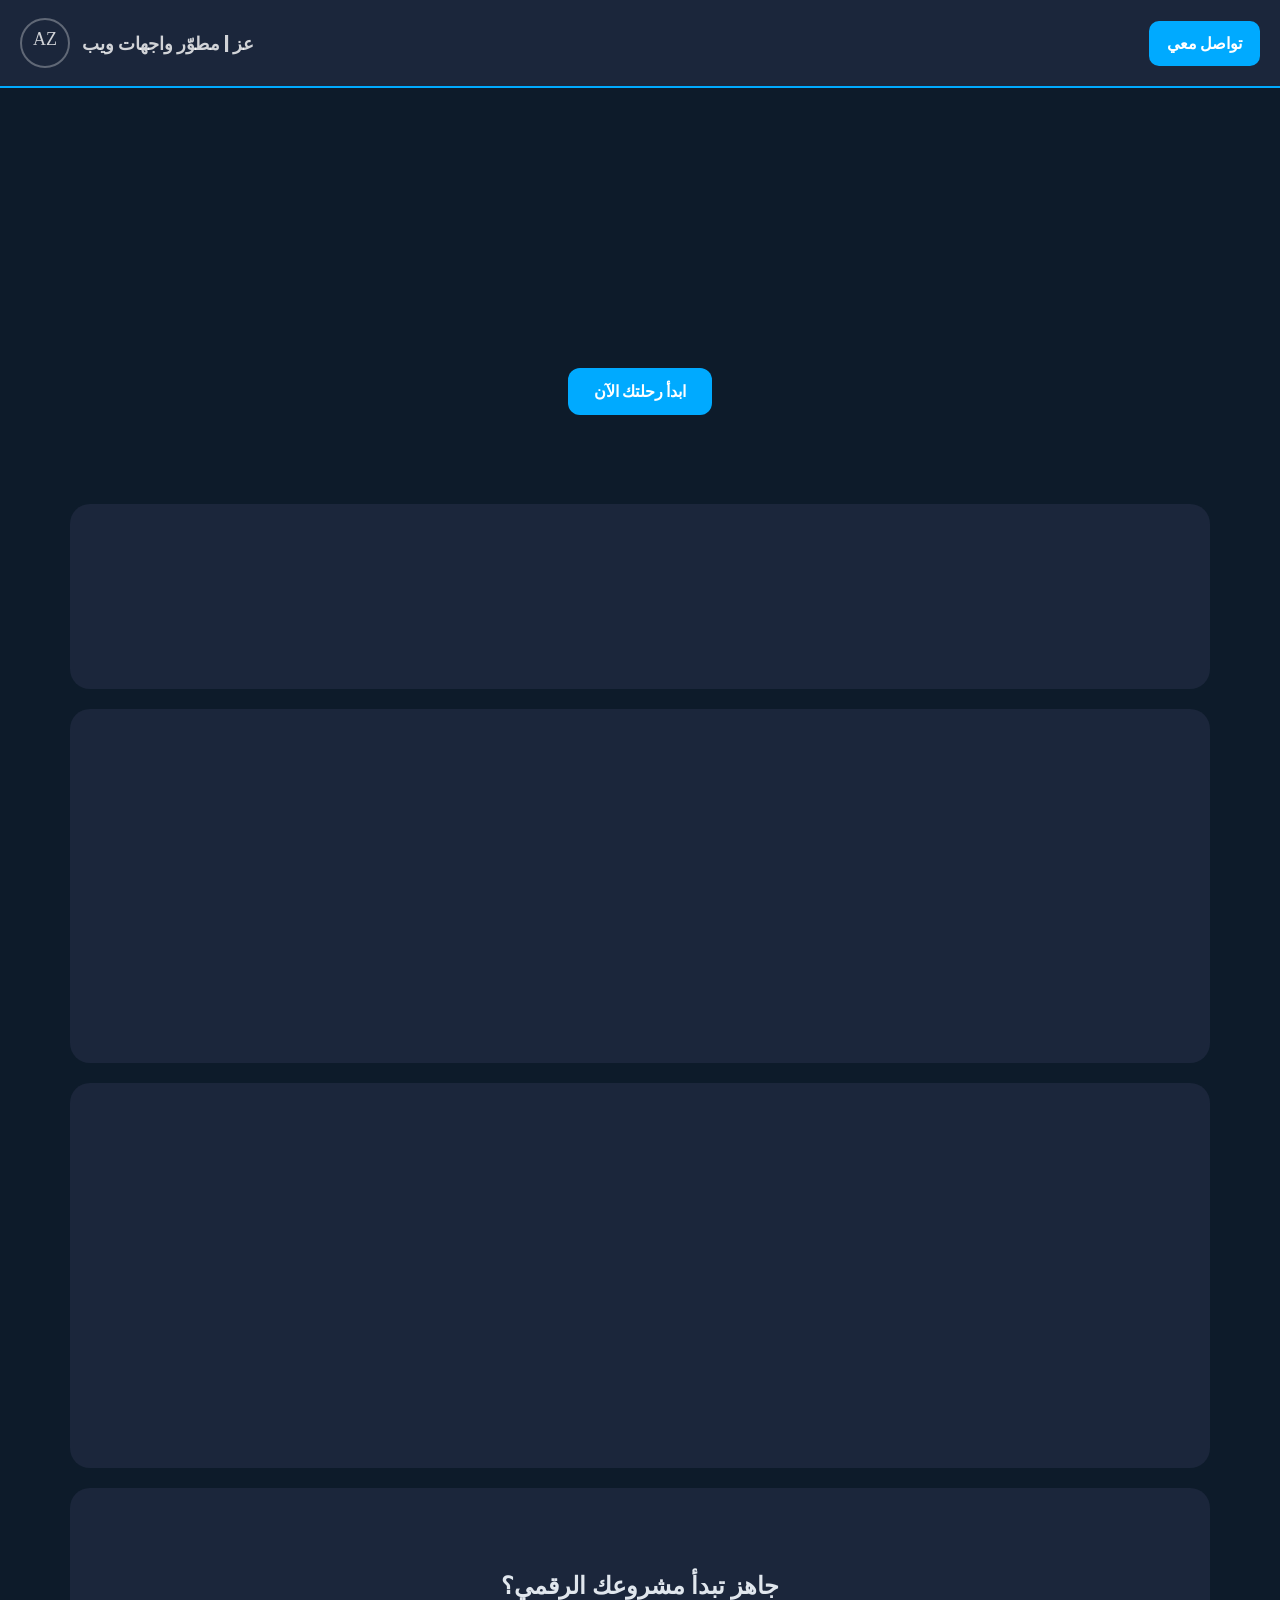
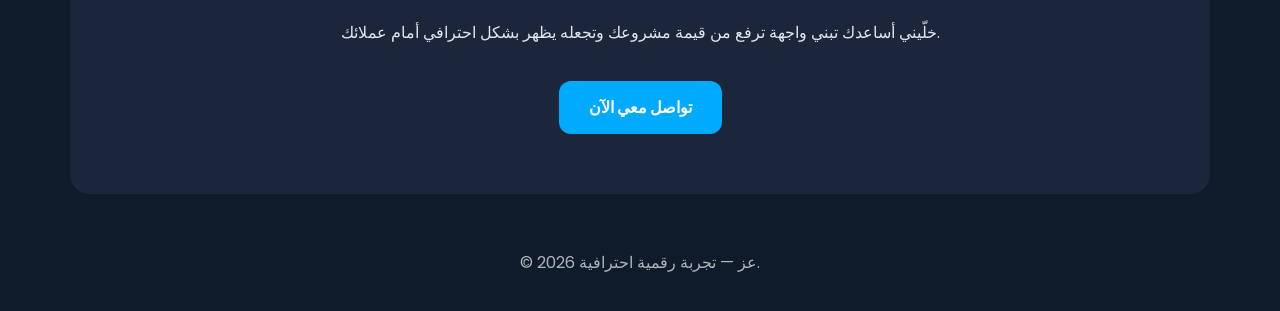
==== index.html @ f760c22d "Add files via upload" ====
<!DOCTYPE html>
<html lang="ar">
<head>
    <meta charset="UTF-8">
    <meta name="viewport" content="width=device-width, initial-scale=1.0">
    <title>عز | تجربة رقمية احترافية</title>

    <style>
    @import url('https://fonts.googleapis.com/css2?family=Paprika&family=Playfair+Display:wght@400;700&family=Poppins:wght@400;700&display=swap');
    </style>

    <link rel="stylesheet" href="style.css">
</head>
<body>

    <!-- الهيدر -->
    <header class="header">
        <div class="logo">
            <img src="logo.svg" class="logo-svg" alt="شعار عز">
            <span class="logo-text">عز | مطوّر واجهات ويب</span>
        </div>

        <div class="header-links">
            <a href="contact.html" class="header-btn">تواصل معي</a>
        </div>
    </header>

    <!-- هيرو -->
    <section class="hero">
        <div class="hero-content">
            <h1 class="hero-title">أصنع لك حضورًا رقميًا يرفع قيمة مشروعك ويجذب عملاءك</h1>
            <p class="hero-desc">
                إذا كنت تبحث عن واجهة حديثة، تصميم داكن أنيق، حركة ناعمة، وتناسق بصري يلفت الانتباه… فأنت في المكان الصحيح.
                دعني أبني لك تجربة رقمية تجعل مشروعك يبدو أقوى وأكثر احترافية.
            </p>
            <a href="#services" class="hero-btn">ابدأ رحلتك الآن</a>
        </div>
    </section>

    <!-- عدّاد -->
    <section class="stats-section glow">
        <div class="stats">
            <div class="stat">
                <span class="num" data-target="0">0</span>
                <p>عملاء</p>
            </div>
            <div class="stat">
                <span class="num" data-target="0">0</span>
                <p>مشاريع مكتملة</p>
            </div>
            <div class="stat">
                <span class="num" data-target="1">0</span>
                <p>سنة خبرة</p>
            </div>
        </div>
    </section>

    <!-- لماذا تختارني -->
    <section id="services" class="section glow">
        <h2 class="section-title">لماذا تختارني؟</h2>

        <div class="features">
            <div class="feature">
                <h3>تصميم عصري</h3>
                <p>ألوان داكنة + أبيض + أزرق مع تباين قوي يلفت الانتباه.</p>
            </div>

            <div class="feature">
                <h3>تجربة مستخدم ممتازة</h3>
                <p>حركات ناعمة وشُرور احترافية تعطي الموقع حياة.</p>
            </div>

            <div class="feature">
                <h3>كود نظيف</h3>
                <p>بدون مكتبات ثقيلة، سرعة تحميل عالية، وأداء ثابت.</p>
            </div>
        </div>
    </section>

    <!-- أعمالي -->
    <section id="projects" class="section glow">
        <h2 class="section-title">أعمالي</h2>

        <div class="cards">
            <div class="card">
                <h3>موقع شخصي احترافي</h3>
                <p>تصميم كامل مع أقسام متناسقة.</p>
                <a href="https://azoooozzzzz412-design.github.io/pages/" class="visit-btn">زيارة المشروع</a>
            </div>

            <div class="card">
                <h3>واجهة موقع Nano</h3>
                <p>تصميم داكن حديث مع حركة ناعمة.</p>
                <a href="https://azoooozzzzz412-design.github.io/nano/" class="visit-btn">زيارة المشروع</a>
            </div>
        </div>
    </section>

    <!-- CTA -->
    <section class="cta-section glow">
        <h2>جاهز تبدأ مشروعك الرقمي؟</h2>
        <p>خلّيني أساعدك تبني واجهة ترفع من قيمة مشروعك وتجعله يظهر بشكل احترافي أمام عملائك.</p>
        <a href="contact.html" class="cta-btn">تواصل معي الآن</a>
    </section>

    <footer class="footer">
        <p>© 2026 عز — تجربة رقمية احترافية.</p>
    </footer>

    <script src="script.js"></script>
</body>
</html>
---- style.css ----
/* ============================
   إعدادات عامة
============================ */
body {
    margin: 0;
    background: #0d1b2a;
    color: #e0e6ed;
    font-family: "Poppins", sans-serif;
    opacity: 0;
    transition: opacity 1s ease;
}

body.page-loaded {
    opacity: 1;
}

a {
    text-decoration: none;
}

/* ============================
   الهيدر
============================ */
.header {
    display: flex;
    justify-content: space-between;
    align-items: center;
    padding: 18px 20px;
    background: #1b263b;
    border-bottom: 2px solid #00aaff;
}

.logo {
    display: flex;
    align-items: center;
    gap: 12px;
}

.logo-svg {
    width: 50px;
}

.logo-text {
    font-size: 18px;
    font-weight: 700;
    color: #ffffffcc;
}

.header-links {
    display: flex;
    align-items: center;
}

.header-btn {
    padding: 10px 18px;
    background: #00aaff;
    color: #fff;
    border-radius: 10px;
    font-weight: 700;
    transition: 0.2s;
}

.header-btn:hover {
    background: #0088cc;
}

/* ============================
   قسم الهيرو
============================ */
.hero {
    padding: 80px 20px;
    text-align: center;
}

.hero-title {
    font-size: 32px;
    color: #ffffff;
    margin-bottom: 20px;
    font-family: "Playfair Display", serif;
    opacity: 0;
    transform: translateY(30px);
    transition: all 0.8s ease;
}

.hero-desc {
    font-size: 18px;
    max-width: 600px;
    margin: 0 auto 30px;
    line-height: 1.7;
    opacity: 0;
    transform: translateY(30px);
    transition: all 0.8s ease;
}

.hero-btn {
    padding: 12px 26px;
    background: #00aaff;
    color: #fff;
    border-radius: 12px;
    font-weight: 700;
    transition: 0.2s;
}

.hero-btn:hover {
    background: #0088cc;
}

/* ============================
   شُرور (glow)
============================ */
.glow {
    position: relative;
    overflow: hidden;
}

.glow::before {
    content: "";
    position: absolute;
    top: 0;
    left: -150%;
    width: 120%;
    height: 100%;
    background: linear-gradient(120deg, transparent, rgba(0,170,255,0.25), transparent);
    transform: skewX(-20deg);
    animation: shineMove 4s infinite linear;
}

@keyframes shineMove {
    0% { left: -150%; }
    100% { left: 150%; }
}

/* ============================
   عدّاد
============================ */
.stats-section {
    padding: 40px 20px;
    background: #1b263b;
    border-radius: 20px;
    margin: 20px auto;
    max-width: 1100px;
}

.stats {
    display: flex;
    justify-content: space-around;
    text-align: center;
}

.stat {
    opacity: 0;
    transform: translateY(30px);
    transition: all 0.8s ease;
}

.stat .num {
    font-size: 32px;
    color: #00aaff;
    font-weight: 700;
}

.stat p {
    font-size: 16px;
}

/* ============================
   لماذا تختارني
============================ */
.section {
    padding: 40px 20px;
    background: #1b263b;
    margin: 20px auto;
    border-radius: 20px;
    max-width: 1100px;
}

.section-title {
    font-size: 28px;
    margin-bottom: 30px;
    text-align: center;
    font-family: "Playfair Display", serif;
    opacity: 0;
    transform: translateY(30px);
    transition: all 0.8s ease;
}

.features {
    display: grid;
    grid-template-columns: repeat(auto-fit, minmax(240px, 1fr));
    gap: 20px;
}

.feature {
    background: #0d1b2a;
    padding: 20px;
    border-radius: 16px;
    border: 1px solid #00aaff55;
    transition: 0.2s;
    opacity: 0;
    transform: translateY(30px);
    transition: all 0.8s ease;
}

.feature h3 {
    font-family: "Paprika", cursive;
    font-size: 22px;
}

.feature:hover {
    transform: translateY(-4px);
    border-color: #00aaff;
}

/* ============================
   أعمالي
============================ */
.cards {
    display: grid;
    grid-template-columns: repeat(auto-fit, minmax(240px, 1fr));
    gap: 20px;
}

.card {
    background: #0d1b2a;
    padding: 20px;
    border-radius: 16px;
    border: 1px solid #00aaff55;
    transition: 0.2s;
    opacity: 0;
    transform: translateY(30px);
    transition: all 0.8s ease;
}

.card h3 {
    font-family: "Paprika", cursive;
    font-size: 22px;
}

.card:hover {
    transform: translateY(-4px);
    border-color: #00aaff;
}

.visit-btn {
    display: inline-block;
    margin-top: 12px;
    padding: 10px 18px;
    background: #00aaff;
    color: #fff;
    border-radius: 10px;
    font-weight: 700;
    transition: 0.2s;
}

.visit-btn:hover {
    background: #0088cc;
}

/* ============================
   CTA
============================ */
.cta-section {
    text-align: center;
    padding: 60px 20px;
    background: #1b263b;
    border-radius: 20px;
    margin: 20px auto;
    max-width: 1100px;
}

.cta-section h2 {
    font-family: "Playfair Display", serif;
}

.cta-btn {
    display: inline-block;
    margin-top: 20px;
    padding: 14px 30px;
    background: #00aaff;
    color: #fff;
    border-radius: 12px;
    font-weight: 700;
    transition: 0.2s;
}

.cta-btn:hover {
    background: #0088cc;
}

/* ============================
   صفحة التواصل
============================ */
.contact-page {
    padding: 80px 20px;
    display: flex;
    justify-content: center;
    align-items: center;
}

.contact-box {
    background: #1b263b;
    padding: 40px;
    border-radius: 20px;
    max-width: 500px;
    text-align: center;
    opacity: 0;
    transform: translateY(30px);
    transition: all 0.8s ease;
}

.contact-box.show {
    opacity: 1;
    transform: translateY(0);
}

.contact-box h1 {
    font-size: 32px;
    margin-bottom: 20px;
    color: #fff;
    font-family: "Playfair Display", serif;
}

.contact-box .desc {
    font-size: 18px;
    margin-bottom: 30px;
    color: #e0e6ed;
}

.phone-box,
.email-box {
    background: #0d1b2a;
    padding: 20px;
    border-radius: 12px;
    border: 1px solid #00aaff55;
    margin-bottom: 30px;
}

.phone-label,
.email-label {
    display: block;
    font-size: 18px;
    color: #ffffffaa;
}

.phone-number,
.email-address {
    font-size: 22px;
    font-weight: 700;
    color: #00aaff;
}

.whatsapp-contact {
    display: flex;
    align-items: center;
    gap: 10px;
    background: #25D366;
    color: #fff;
    padding: 12px 20px;
    border-radius: 12px;
    font-weight: 700;
    margin-bottom: 30px;
    transition: 0.2s;
}

.whatsapp-contact img {
    width: 26px;
}

.whatsapp-contact:hover {
    background: #1ebe5d;
}

.contact-form input,
.contact-form textarea {
    width: 100%;
    padding: 14px;
    margin-bottom: 14px;
    border-radius: 10px;
    border: none;
    background: #0d1b2a;
    color: #fff;
}

.contact-form button {
    padding: 14px 20px;
    background: #00aaff;
    border: none;
    border-radius: 12px;
    color: #fff;
    font-weight: 700;
    cursor: pointer;
}

.back-btn {
    display: inline-block;
    padding: 12px 26px;
    background: #00aaff;
    color: #fff;
    border-radius: 12px;
    font-weight: 700;
    transition: 0.2s;
}

.back-btn:hover {
    background: #0088cc;
}

/* ============================
   الفوتر
============================ */
.footer {
    text-align: center;
    padding: 20px;
    color: #ffffffaa;
}

/* ============================
   الجوال
============================ */
@media (max-width: 600px) {
    .stats {
        flex-direction: column;
        gap: 20px;
    }

    .hero-title {
        font-size: 26px;
    }

    .hero-desc {
        font-size: 16px;
    }

    .section-title {
        font-size: 24px;
    }
}
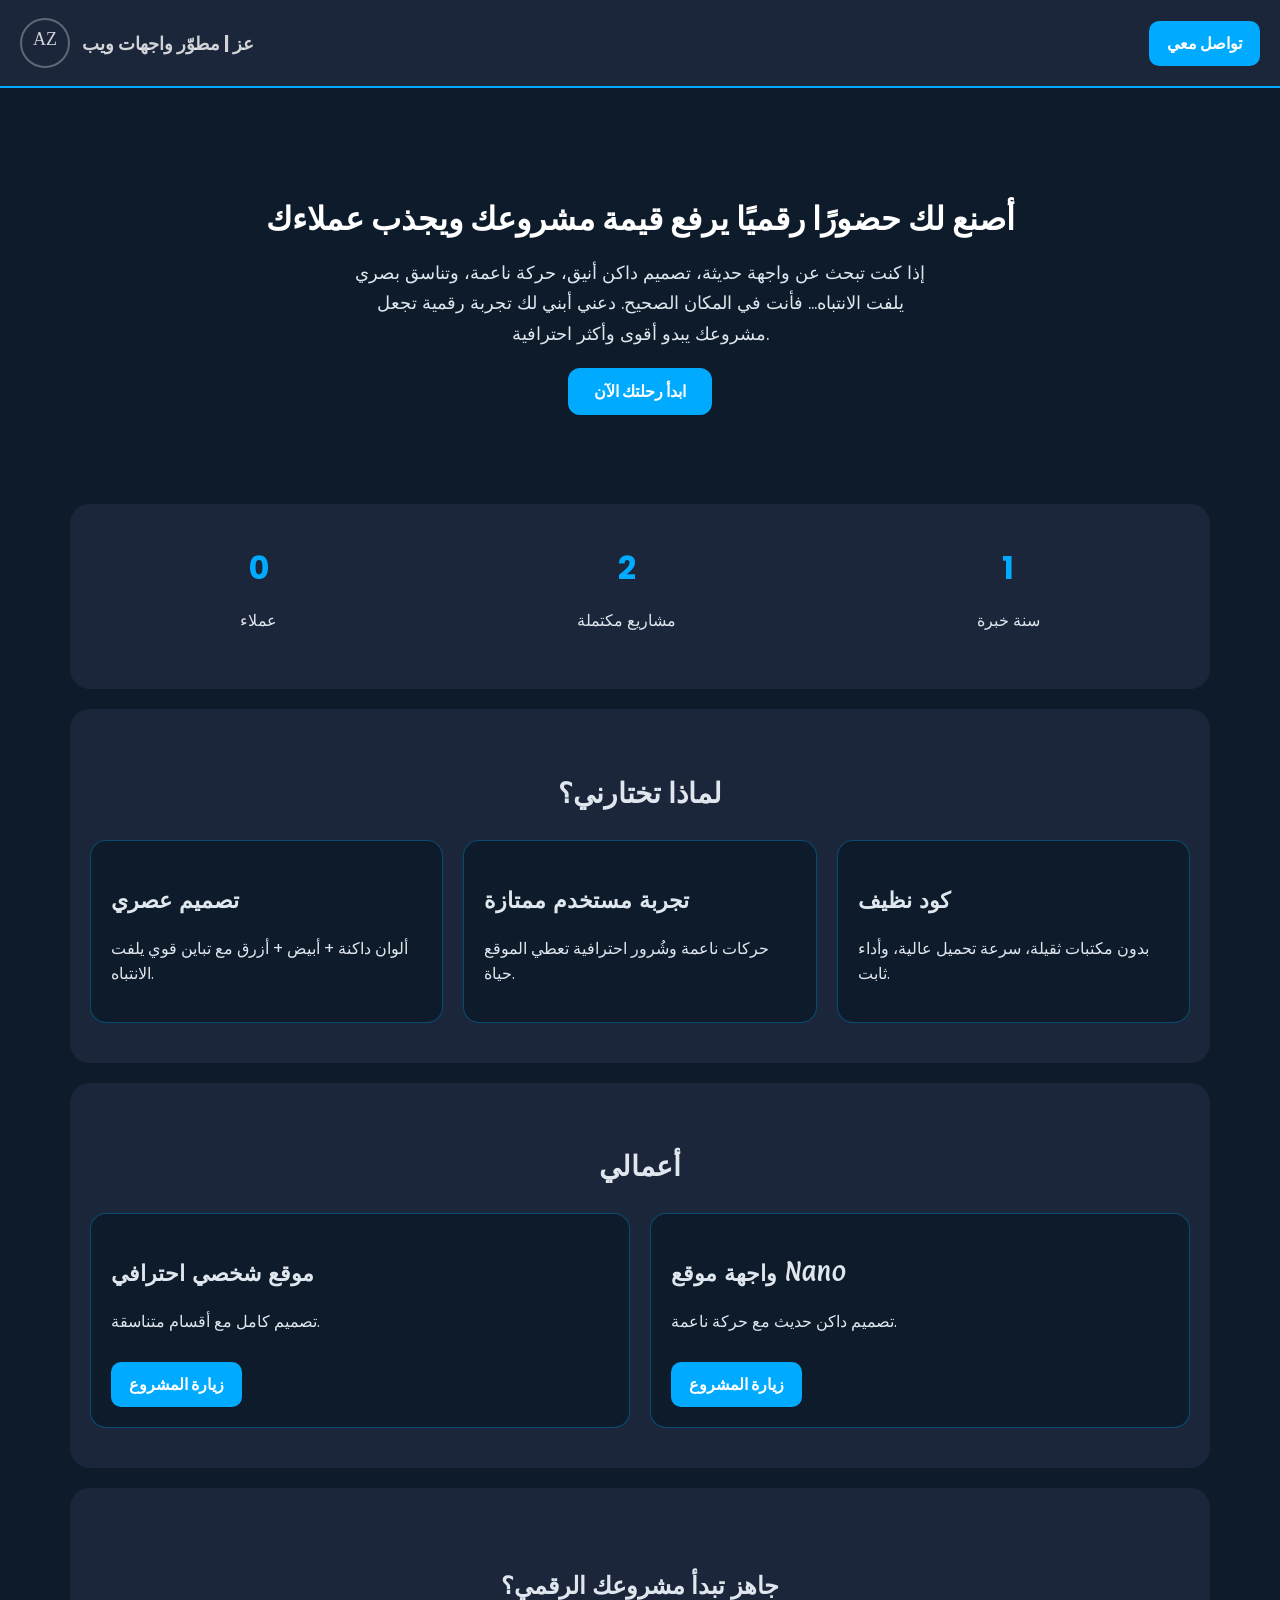
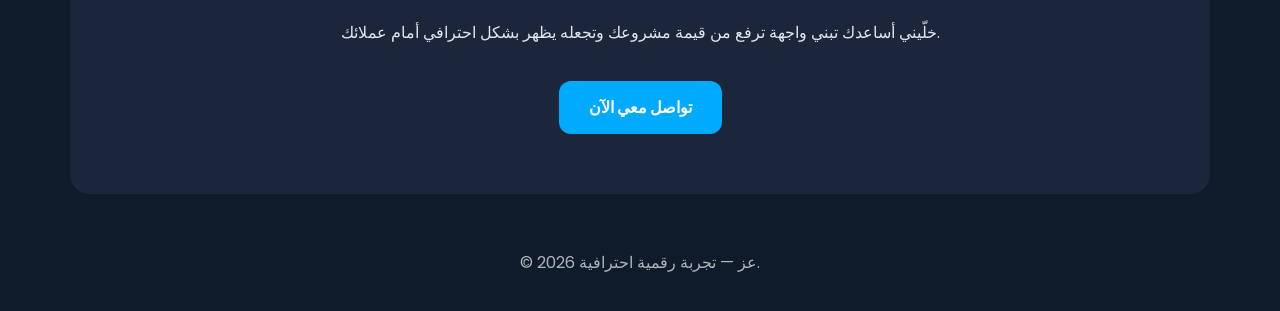
==== commit ef2564fc: "Add files via upload" ====
--- a/index.html
+++ b/index.html
@@ -45,7 +45,7 @@
                 <p>عملاء</p>
             </div>
             <div class="stat">
-                <span class="num" data-target="0">0</span>
+                <span class="num" data-target="2">0</span>
                 <p>مشاريع مكتملة</p>
             </div>
             <div class="stat">
--- a/style.css
+++ b/style.css
@@ -18,6 +18,24 @@
     text-decoration: none;
 }
 
+/* عناصر الأنيميشن قبل الظهور */
+.hero-title,
+.hero-desc,
+.stat,
+.feature,
+.card,
+.section-title {
+    opacity: 0;
+    transform: translateY(30px);
+    transition: all 0.8s ease;
+}
+
+/* عند إضافة show */
+.show {
+    opacity: 1 !important;
+    transform: translateY(0) !important;
+}
+
 /* ============================
    الهيدر
 ============================ */
@@ -77,9 +95,6 @@
     color: #ffffff;
     margin-bottom: 20px;
     font-family: "Playfair Display", serif;
-    opacity: 0;
-    transform: translateY(30px);
-    transition: all 0.8s ease;
 }
 
 .hero-desc {
@@ -87,9 +102,6 @@
     max-width: 600px;
     margin: 0 auto 30px;
     line-height: 1.7;
-    opacity: 0;
-    transform: translateY(30px);
-    transition: all 0.8s ease;
 }
 
 .hero-btn {
@@ -147,12 +159,6 @@
     text-align: center;
 }
 
-.stat {
-    opacity: 0;
-    transform: translateY(30px);
-    transition: all 0.8s ease;
-}
-
 .stat .num {
     font-size: 32px;
     color: #00aaff;
@@ -179,9 +185,6 @@
     margin-bottom: 30px;
     text-align: center;
     font-family: "Playfair Display", serif;
-    opacity: 0;
-    transform: translateY(30px);
-    transition: all 0.8s ease;
 }
 
 .features {
@@ -196,9 +199,6 @@
     border-radius: 16px;
     border: 1px solid #00aaff55;
     transition: 0.2s;
-    opacity: 0;
-    transform: translateY(30px);
-    transition: all 0.8s ease;
 }
 
 .feature h3 {
@@ -226,9 +226,6 @@
     border-radius: 16px;
     border: 1px solid #00aaff55;
     transition: 0.2s;
-    opacity: 0;
-    transform: translateY(30px);
-    transition: all 0.8s ease;
 }
 
 .card h3 {
@@ -434,4 +431,4 @@
     .section-title {
         font-size: 24px;
     }
-}+}
